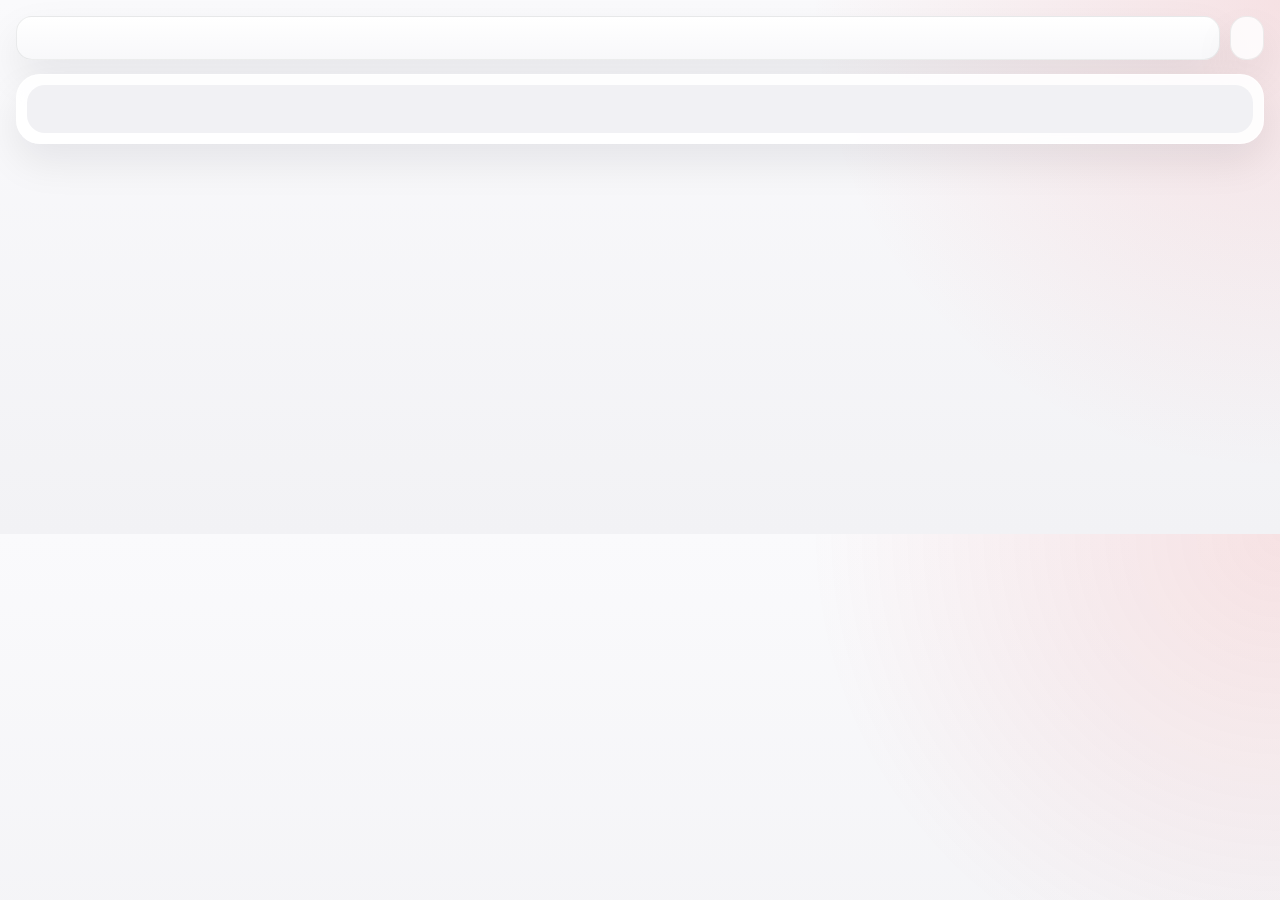
==== popup.html @ 95d57f02 "Initial BRNV Text Shortcuts extension" ====
<!DOCTYPE html>
<html lang="en">
  <head>
    <meta charset="UTF-8">
    <meta name="viewport" content="width=device-width, initial-scale=1.0">
    <title>BRNV Text Shortcuts</title>
    <link rel="stylesheet" href="popup.css">
  </head>
  <body>
    <main class="popup-shell">
      <header class="popup-topbar">
        <button id="openDashboardButton" class="icon-button primary-chip" type="button"></button>
        <button id="openSettingsButton" class="icon-button" type="button" aria-label="Settings"></button>
      </header>

      <section class="popup-search-wrap glass-card">
        <label class="sr-only" for="popupSearch"></label>
        <input id="popupSearch" class="search-input" type="search" autocomplete="off">
      </section>

      <section class="popup-list-wrap">
        <div id="popupEmptyState" class="empty-state hidden"></div>
        <div id="popupResults" class="result-list"></div>
      </section>
    </main>

    <script src="shared/data.js"></script>
    <script src="shared/i18n.js"></script>
    <script src="popup.js"></script>
  </body>
</html>
---- popup.css ----
:root {
  --bg: #f5f5f7;
  --surface: rgba(255, 255, 255, 0.9);
  --surface-strong: #ffffff;
  --surface-muted: #f1f1f4;
  --text: #24262c;
  --text-soft: #6c717c;
  --line: rgba(36, 38, 44, 0.08);
  --accent: #d93036;
  --accent-strong: #b92228;
  --shadow: 0 18px 40px rgba(17, 19, 24, 0.08);
  --radius-xl: 24px;
  --radius-lg: 18px;
  --radius-md: 14px;
  --transition: 180ms ease;
}

* {
  box-sizing: border-box;
}

html,
body {
  margin: 0;
  min-width: 360px;
  min-height: 520px;
  background:
    radial-gradient(circle at top right, rgba(217, 48, 54, 0.12), transparent 34%),
    linear-gradient(180deg, #fafafc 0%, #f2f2f5 100%);
  color: var(--text);
  font-family: "SF Pro Display", "Segoe UI", sans-serif;
}

button,
input {
  font: inherit;
}

.popup-shell {
  display: flex;
  flex-direction: column;
  gap: 14px;
  padding: 16px;
}

.popup-topbar {
  display: flex;
  justify-content: space-between;
  gap: 10px;
}

.icon-button {
  border: 1px solid var(--line);
  background: rgba(255, 255, 255, 0.82);
  color: var(--text);
  border-radius: 16px;
  min-height: 44px;
  padding: 0 16px;
  box-shadow: var(--shadow);
  cursor: pointer;
  transition: transform var(--transition), background var(--transition), box-shadow var(--transition);
}

.icon-button:hover {
  transform: translateY(-1px);
  background: #fff;
}

.icon-button:active {
  transform: scale(0.98);
}

.primary-chip {
  flex: 1;
  background: linear-gradient(180deg, #ffffff 0%, #f8f8fa 100%);
}

.glass-card {
  background: var(--surface);
  backdrop-filter: blur(18px);
  border: 1px solid rgba(255, 255, 255, 0.6);
  border-radius: var(--radius-xl);
  box-shadow: var(--shadow);
}

.popup-search-wrap {
  padding: 10px;
}

.search-input {
  width: 100%;
  border: 0;
  border-radius: 18px;
  background: var(--surface-muted);
  min-height: 48px;
  padding: 0 16px;
  color: var(--text);
  outline: none;
  transition: box-shadow var(--transition), background var(--transition);
}

.search-input:focus {
  background: #fff;
  box-shadow: inset 0 0 0 2px rgba(217, 48, 54, 0.16);
}

.popup-list-wrap {
  min-height: 360px;
}

.result-list {
  display: flex;
  flex-direction: column;
  gap: 10px;
}

.result-card {
  border: 1px solid rgba(36, 38, 44, 0.06);
  background: rgba(255, 255, 255, 0.88);
  border-radius: 20px;
  padding: 14px;
  cursor: pointer;
  box-shadow: 0 10px 24px rgba(18, 19, 24, 0.06);
  transition: transform var(--transition), box-shadow var(--transition), border-color var(--transition);
  animation: pop-in 220ms ease both;
}

.result-card:hover {
  transform: translateY(-2px);
  box-shadow: 0 14px 28px rgba(18, 19, 24, 0.08);
  border-color: rgba(217, 48, 54, 0.2);
}

.result-card h3,
.result-card p {
  margin: 0;
}

.result-head {
  display: flex;
  justify-content: space-between;
  gap: 12px;
  align-items: center;
  margin-bottom: 8px;
}

.result-name {
  font-size: 14px;
  font-weight: 700;
}

.trigger-pill,
.folder-pill {
  display: inline-flex;
  align-items: center;
  border-radius: 999px;
  padding: 5px 9px;
  font-size: 11px;
  font-weight: 700;
}

.trigger-pill {
  color: var(--accent);
  background: rgba(217, 48, 54, 0.1);
}

.folder-pill {
  color: var(--text-soft);
  background: #f1f2f5;
  margin-top: 10px;
}

.result-preview {
  color: var(--text-soft);
  font-size: 12px;
  line-height: 1.5;
}

.empty-state {
  padding: 28px 18px;
  text-align: center;
  color: var(--text-soft);
  font-size: 13px;
}

.hidden,
.sr-only {
  display: none;
}

@keyframes pop-in {
  from {
    opacity: 0;
    transform: translateY(6px) scale(0.985);
  }

  to {
    opacity: 1;
    transform: translateY(0) scale(1);
  }
}
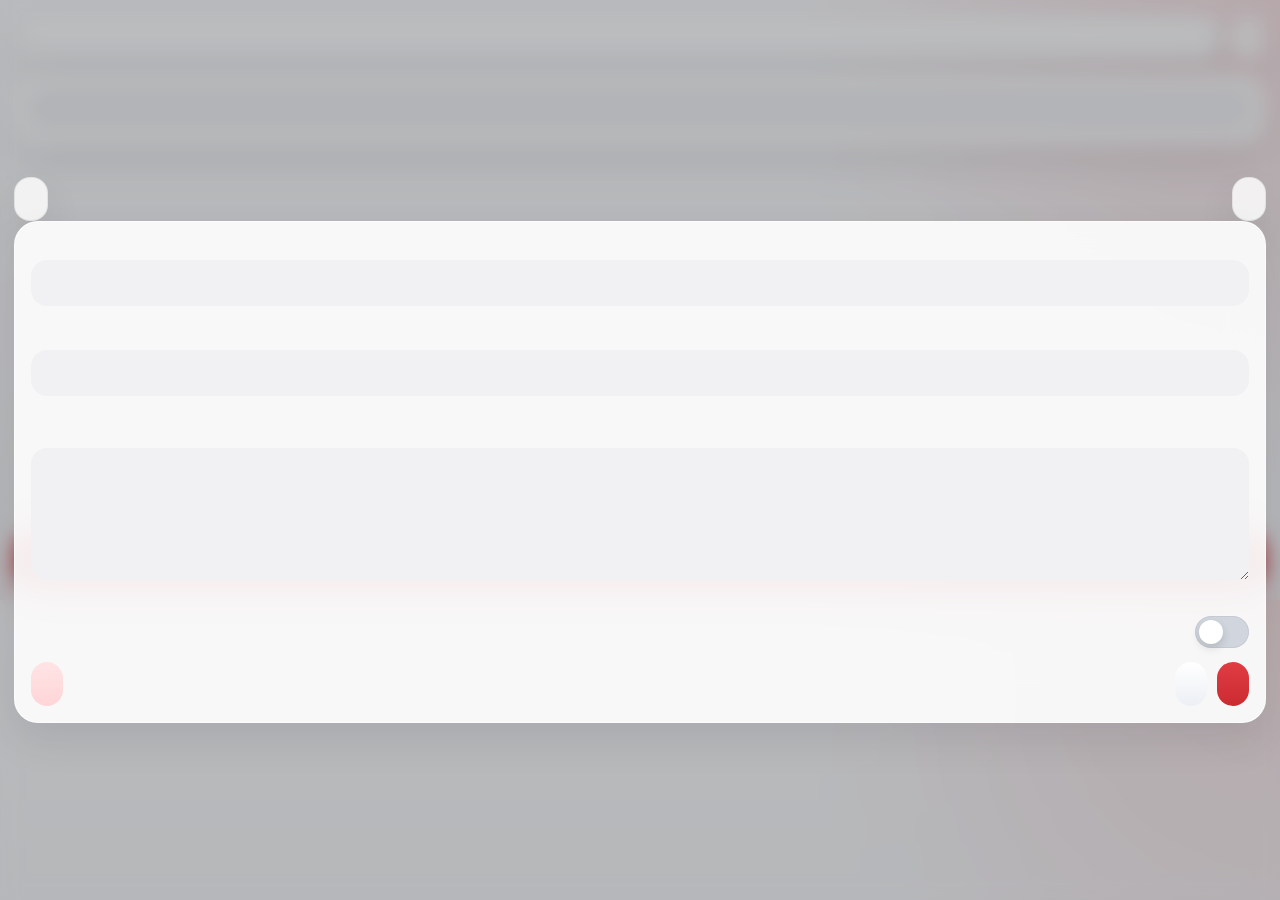
==== commit 7925cf49: "Polish popup overlay editing flow" ====
--- a/popup.html
+++ b/popup.html
@@ -8,20 +8,81 @@
   </head>
   <body>
     <main class="popup-shell">
-      <header class="popup-topbar">
-        <button id="openDashboardButton" class="icon-button primary-chip" type="button"></button>
-        <button id="openSettingsButton" class="icon-button" type="button" aria-label="Settings"></button>
-      </header>
+      <section id="popupListView">
+        <header class="popup-topbar">
+          <button id="openDashboardButton" class="icon-button primary-chip" type="button"></button>
+          <button id="openSettingsButton" class="icon-button" type="button" aria-label="Settings"></button>
+        </header>
 
-      <section class="popup-search-wrap glass-card">
-        <label class="sr-only" for="popupSearch"></label>
-        <input id="popupSearch" class="search-input" type="search" autocomplete="off">
+        <section class="popup-search-wrap glass-card">
+          <label class="sr-only" for="popupSearch"></label>
+          <input id="popupSearch" class="search-input" type="search" autocomplete="off">
+        </section>
+
+        <section class="popup-list-wrap">
+          <div id="popupEmptyState" class="empty-state hidden"></div>
+          <div id="popupResults" class="result-list"></div>
+        </section>
+
+        <button id="popupAddShortcutButton" class="popup-add-button" type="button"></button>
       </section>
 
-      <section class="popup-list-wrap">
-        <div id="popupEmptyState" class="empty-state hidden"></div>
-        <div id="popupResults" class="result-list"></div>
-      </section>
+      <div id="popupEditorOverlay" class="popup-editor-overlay hidden">
+        <div class="popup-editor-backdrop"></div>
+        <section id="popupEditorView" class="popup-editor-view">
+          <header class="popup-editor-topbar">
+            <button id="popupBackButton" class="icon-button" type="button"></button>
+            <button id="popupEditorSettingsButton" class="icon-button" type="button" aria-label="Settings"></button>
+          </header>
+
+          <div class="popup-editor-shell glass-card">
+            <div class="popup-editor-head">
+              <p id="popupEditorEyebrow" class="popup-editor-eyebrow"></p>
+              <h2 id="popupEditorTitle" class="popup-editor-title"></h2>
+            </div>
+
+            <form id="popupShortcutForm" class="popup-editor-form">
+              <div class="popup-field-group">
+                <label class="popup-field-label" for="popupShortcutName"></label>
+                <input id="popupShortcutName" class="popup-field-input" type="text" maxlength="80">
+                <div id="popupNameError" class="popup-error-text"></div>
+              </div>
+
+              <div class="popup-field-group">
+                <label class="popup-field-label" for="popupShortcutTrigger"></label>
+                <input id="popupShortcutTrigger" class="popup-field-input" type="text" maxlength="80" autocapitalize="off" autocomplete="off" spellcheck="false">
+                <div class="popup-field-help"></div>
+                <div id="popupTriggerError" class="popup-error-text"></div>
+              </div>
+
+              <div class="popup-field-group">
+                <label class="popup-field-label" for="popupShortcutContent"></label>
+                <textarea id="popupShortcutContent" class="popup-field-textarea"></textarea>
+                <div id="popupContentError" class="popup-error-text"></div>
+              </div>
+
+              <div class="popup-toggle-row">
+                <div>
+                  <div class="popup-field-label" id="popupEnabledLabel"></div>
+                  <div class="popup-field-help" id="popupEnabledHelp"></div>
+                </div>
+                <label class="switch">
+                  <input id="popupShortcutEnabled" type="checkbox">
+                  <span class="switch-track"></span>
+                </label>
+              </div>
+
+              <div class="popup-editor-actions">
+                <button id="popupDeleteButton" class="popup-danger-button" type="button"></button>
+                <div class="popup-editor-actions-right">
+                  <button id="popupCancelButton" class="popup-secondary-button" type="button"></button>
+                  <button id="popupSaveButton" class="popup-primary-button" type="submit"></button>
+                </div>
+              </div>
+            </form>
+          </div>
+        </section>
+      </div>
     </main>
 
     <script src="shared/data.js"></script>
--- a/popup.css
+++ b/popup.css
@@ -32,15 +32,22 @@
 }
 
 button,
-input {
+input,
+select,
+textarea {
   font: inherit;
 }
 
 .popup-shell {
+  padding: 16px;
+  position: relative;
+  z-index: 1;
+}
+
+.popup-shell > section {
   display: flex;
   flex-direction: column;
   gap: 14px;
-  padding: 16px;
 }
 
 .popup-topbar {
@@ -108,6 +115,209 @@
   min-height: 360px;
 }
 
+.hidden,
+.sr-only {
+  display: none;
+}
+
+.popup-add-button {
+  width: 100%;
+  min-height: 52px;
+  border: 0;
+  border-radius: 18px;
+  background: linear-gradient(180deg, #e03d43 0%, #ca2b31 100%);
+  color: #fff;
+  font-weight: 700;
+  cursor: pointer;
+  box-shadow: 0 18px 28px rgba(217, 48, 54, 0.22);
+}
+
+.popup-editor-overlay {
+  position: fixed;
+  inset: 0;
+  z-index: 5;
+  display: grid;
+  place-items: center;
+  padding: 14px;
+}
+
+.popup-editor-backdrop {
+  position: absolute;
+  inset: 0;
+  background: rgba(20, 22, 26, 0.28);
+  backdrop-filter: blur(10px);
+}
+
+.popup-editor-topbar {
+  display: flex;
+  justify-content: space-between;
+  gap: 10px;
+}
+
+.popup-editor-view {
+  position: relative;
+  z-index: 1;
+  width: 100%;
+}
+
+.popup-editor-shell {
+  padding: 16px;
+  animation: pop-in 180ms ease both;
+}
+
+.popup-editor-head {
+  margin-bottom: 14px;
+}
+
+.popup-editor-eyebrow,
+.popup-editor-title {
+  margin: 0;
+}
+
+.popup-editor-eyebrow {
+  color: var(--accent);
+  font-size: 12px;
+  font-weight: 800;
+  letter-spacing: 0.08em;
+  text-transform: uppercase;
+}
+
+.popup-editor-title {
+  margin-top: 8px;
+  font-size: 22px;
+  line-height: 1.1;
+}
+
+.popup-editor-form {
+  display: grid;
+  gap: 14px;
+}
+
+.popup-field-group {
+  display: grid;
+  gap: 8px;
+}
+
+.popup-field-label {
+  font-size: 13px;
+  font-weight: 700;
+}
+
+.popup-field-help,
+.popup-error-text {
+  color: var(--text-soft);
+  font-size: 12px;
+}
+
+.popup-error-text {
+  min-height: 14px;
+}
+
+.popup-field-input,
+.popup-field-textarea {
+  width: 100%;
+  border: 0;
+  border-radius: 16px;
+  background: var(--surface-muted);
+  color: var(--text);
+  outline: none;
+}
+
+.popup-field-input {
+  min-height: 46px;
+  padding: 0 14px;
+}
+
+.popup-field-textarea {
+  min-height: 132px;
+  padding: 14px;
+  resize: vertical;
+}
+
+.popup-field-input:focus,
+.popup-field-textarea:focus {
+  background: #fff;
+  box-shadow: inset 0 0 0 2px rgba(217, 48, 54, 0.16);
+}
+
+.popup-toggle-row,
+.popup-editor-actions,
+.popup-editor-actions-right {
+  display: flex;
+  align-items: center;
+  justify-content: space-between;
+  gap: 10px;
+}
+
+.switch {
+  position: relative;
+  width: 54px;
+  height: 32px;
+}
+
+.switch input {
+  position: absolute;
+  inset: 0;
+  opacity: 0;
+}
+
+.switch-track {
+  position: absolute;
+  inset: 0;
+  border-radius: 999px;
+  background: #d0d5de;
+  box-shadow: inset 0 0 0 1px rgba(36, 38, 45, 0.06);
+  transition: background var(--transition), box-shadow var(--transition);
+}
+
+.switch-track::after {
+  content: "";
+  position: absolute;
+  top: 4px;
+  left: 4px;
+  width: 24px;
+  height: 24px;
+  border-radius: 50%;
+  background: #fff;
+  box-shadow: 0 4px 10px rgba(0, 0, 0, 0.14);
+  transition: transform var(--transition);
+}
+
+.switch input:checked + .switch-track {
+  background: linear-gradient(180deg, #ef4b50 0%, #c91e24 100%);
+  box-shadow: 0 12px 18px rgba(217, 48, 54, 0.24);
+}
+
+.switch input:checked + .switch-track::after {
+  transform: translateX(22px);
+}
+
+.popup-secondary-button,
+.popup-primary-button,
+.popup-danger-button {
+  border: 0;
+  border-radius: 16px;
+  min-height: 44px;
+  padding: 0 16px;
+  cursor: pointer;
+  font-weight: 700;
+}
+
+.popup-secondary-button {
+  background: linear-gradient(180deg, #ffffff 0%, #eceff4 100%);
+  color: var(--text);
+}
+
+.popup-primary-button {
+  background: linear-gradient(180deg, #e03d43 0%, #ca2b31 100%);
+  color: #fff;
+}
+
+.popup-danger-button {
+  background: linear-gradient(180deg, #ffe4e5 0%, #ffd5d8 100%);
+  color: #b82329;
+}
+
 .result-list {
   display: flex;
   flex-direction: column;
@@ -183,11 +393,6 @@
   font-size: 13px;
 }
 
-.hidden,
-.sr-only {
-  display: none;
-}
-
 @keyframes pop-in {
   from {
     opacity: 0;
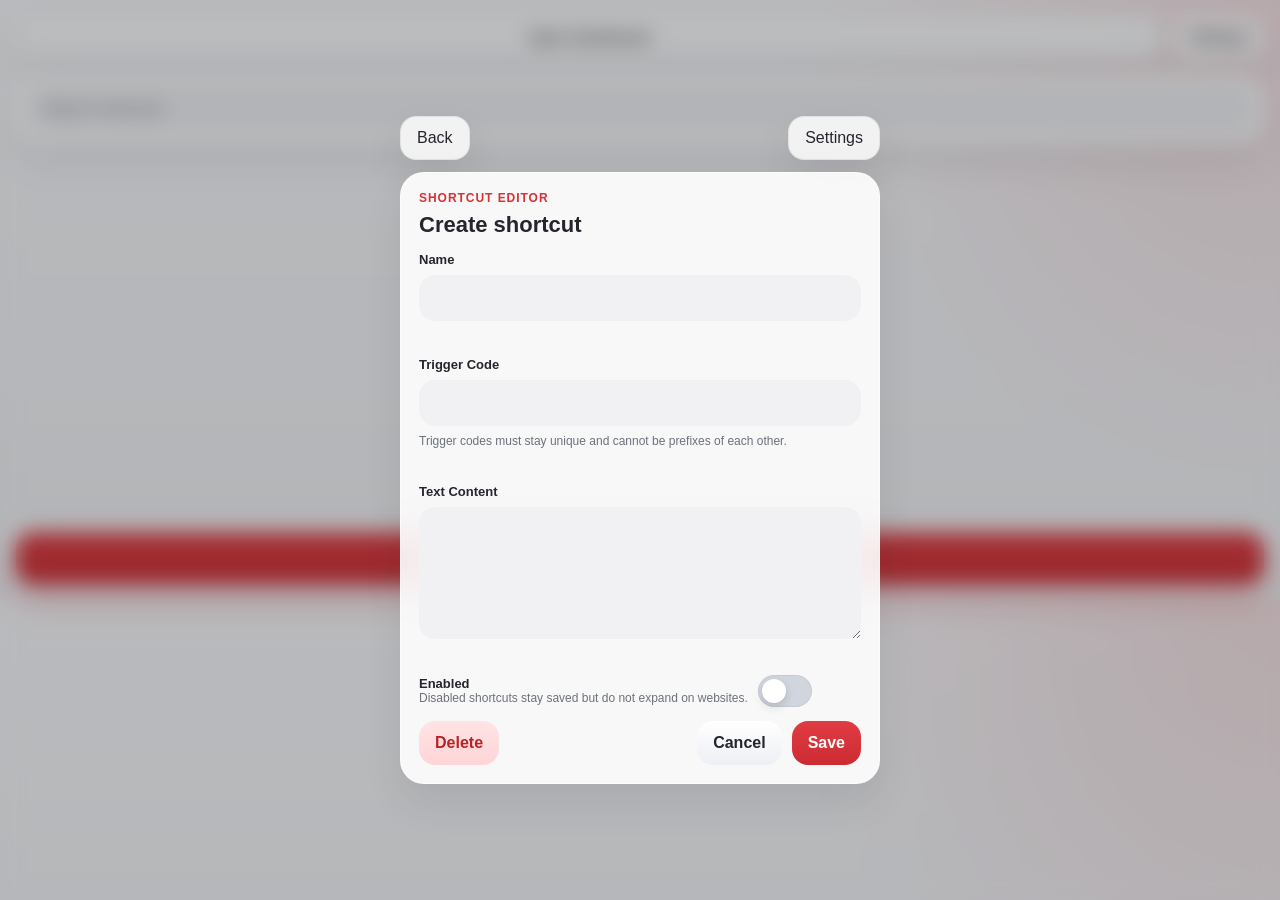
==== commit 1eb194eb: "Fix popup editor overlay flow" ====
--- a/popup.html
+++ b/popup.html
@@ -10,13 +10,13 @@
     <main class="popup-shell">
       <section id="popupListView">
         <header class="popup-topbar">
-          <button id="openDashboardButton" class="icon-button primary-chip" type="button"></button>
-          <button id="openSettingsButton" class="icon-button" type="button" aria-label="Settings"></button>
+          <button id="openDashboardButton" class="icon-button primary-chip" type="button">Open Dashboard</button>
+          <button id="openSettingsButton" class="icon-button" type="button" aria-label="Settings">Settings</button>
         </header>
 
         <section class="popup-search-wrap glass-card">
-          <label class="sr-only" for="popupSearch"></label>
-          <input id="popupSearch" class="search-input" type="search" autocomplete="off">
+          <label class="sr-only" for="popupSearch">Search shortcuts</label>
+          <input id="popupSearch" class="search-input" type="search" autocomplete="off" placeholder="Search shortcuts">
         </section>
 
         <section class="popup-list-wrap">
@@ -24,47 +24,47 @@
           <div id="popupResults" class="result-list"></div>
         </section>
 
-        <button id="popupAddShortcutButton" class="popup-add-button" type="button"></button>
+        <button id="popupAddShortcutButton" class="popup-add-button" type="button">Add Shortcut</button>
       </section>
 
       <div id="popupEditorOverlay" class="popup-editor-overlay hidden">
         <div class="popup-editor-backdrop"></div>
-        <section id="popupEditorView" class="popup-editor-view">
+        <section id="popupEditorView" class="popup-editor-view" role="dialog" aria-modal="true">
           <header class="popup-editor-topbar">
-            <button id="popupBackButton" class="icon-button" type="button"></button>
-            <button id="popupEditorSettingsButton" class="icon-button" type="button" aria-label="Settings"></button>
+            <button id="popupBackButton" class="icon-button" type="button">Back</button>
+            <button id="popupEditorSettingsButton" class="icon-button" type="button" aria-label="Settings">Settings</button>
           </header>
 
           <div class="popup-editor-shell glass-card">
             <div class="popup-editor-head">
-              <p id="popupEditorEyebrow" class="popup-editor-eyebrow"></p>
-              <h2 id="popupEditorTitle" class="popup-editor-title"></h2>
+              <p id="popupEditorEyebrow" class="popup-editor-eyebrow">Shortcut editor</p>
+              <h2 id="popupEditorTitle" class="popup-editor-title">Create shortcut</h2>
             </div>
 
             <form id="popupShortcutForm" class="popup-editor-form">
               <div class="popup-field-group">
-                <label class="popup-field-label" for="popupShortcutName"></label>
+                <label class="popup-field-label" for="popupShortcutName">Name</label>
                 <input id="popupShortcutName" class="popup-field-input" type="text" maxlength="80">
                 <div id="popupNameError" class="popup-error-text"></div>
               </div>
 
               <div class="popup-field-group">
-                <label class="popup-field-label" for="popupShortcutTrigger"></label>
+                <label class="popup-field-label" for="popupShortcutTrigger">Trigger Code</label>
                 <input id="popupShortcutTrigger" class="popup-field-input" type="text" maxlength="80" autocapitalize="off" autocomplete="off" spellcheck="false">
-                <div class="popup-field-help"></div>
+                <div id="popupTriggerHelp" class="popup-field-help">Trigger codes must stay unique and cannot be prefixes of each other.</div>
                 <div id="popupTriggerError" class="popup-error-text"></div>
               </div>
 
               <div class="popup-field-group">
-                <label class="popup-field-label" for="popupShortcutContent"></label>
+                <label class="popup-field-label" for="popupShortcutContent">Text Content</label>
                 <textarea id="popupShortcutContent" class="popup-field-textarea"></textarea>
                 <div id="popupContentError" class="popup-error-text"></div>
               </div>
 
               <div class="popup-toggle-row">
                 <div>
-                  <div class="popup-field-label" id="popupEnabledLabel"></div>
-                  <div class="popup-field-help" id="popupEnabledHelp"></div>
+                  <div class="popup-field-label" id="popupEnabledLabel">Enabled</div>
+                  <div class="popup-field-help" id="popupEnabledHelp">Disabled shortcuts stay saved but do not expand on websites.</div>
                 </div>
                 <label class="switch">
                   <input id="popupShortcutEnabled" type="checkbox">
@@ -73,10 +73,10 @@
               </div>
 
               <div class="popup-editor-actions">
-                <button id="popupDeleteButton" class="popup-danger-button" type="button"></button>
+                <button id="popupDeleteButton" class="popup-danger-button" type="button">Delete</button>
                 <div class="popup-editor-actions-right">
-                  <button id="popupCancelButton" class="popup-secondary-button" type="button"></button>
-                  <button id="popupSaveButton" class="popup-primary-button" type="submit"></button>
+                  <button id="popupCancelButton" class="popup-secondary-button" type="button">Cancel</button>
+                  <button id="popupSaveButton" class="popup-primary-button" type="submit">Save</button>
                 </div>
               </div>
             </form>
--- a/popup.css
+++ b/popup.css
@@ -42,6 +42,7 @@
   padding: 16px;
   position: relative;
   z-index: 1;
+  min-height: 520px;
 }
 
 .popup-shell > section {
@@ -130,6 +131,17 @@
   font-weight: 700;
   cursor: pointer;
   box-shadow: 0 18px 28px rgba(217, 48, 54, 0.22);
+  transition: transform var(--transition), box-shadow var(--transition), filter var(--transition);
+}
+
+.popup-add-button:hover {
+  transform: translateY(-1px);
+  box-shadow: 0 22px 32px rgba(217, 48, 54, 0.28);
+  filter: saturate(1.03);
+}
+
+.popup-add-button:active {
+  transform: scale(0.985);
 }
 
 .popup-editor-overlay {
@@ -152,16 +164,18 @@
   display: flex;
   justify-content: space-between;
   gap: 10px;
+  margin-bottom: 12px;
 }
 
 .popup-editor-view {
   position: relative;
   z-index: 1;
   width: 100%;
+  max-width: 480px;
 }
 
 .popup-editor-shell {
-  padding: 16px;
+  padding: 18px;
   animation: pop-in 180ms ease both;
 }
 
@@ -245,8 +259,17 @@
 .popup-editor-actions-right {
   display: flex;
   align-items: center;
+  gap: 10px;
+}
+
+.popup-editor-actions {
   justify-content: space-between;
-  gap: 10px;
+  flex-wrap: wrap;
+}
+
+.popup-editor-actions-right {
+  justify-content: flex-end;
+  flex: 1;
 }
 
 .switch {
@@ -301,6 +324,7 @@
   padding: 0 16px;
   cursor: pointer;
   font-weight: 700;
+  transition: transform var(--transition), box-shadow var(--transition), filter var(--transition);
 }
 
 .popup-secondary-button {
@@ -316,6 +340,18 @@
 .popup-danger-button {
   background: linear-gradient(180deg, #ffe4e5 0%, #ffd5d8 100%);
   color: #b82329;
+}
+
+.popup-secondary-button:hover,
+.popup-primary-button:hover,
+.popup-danger-button:hover {
+  transform: translateY(-1px);
+}
+
+.popup-secondary-button:active,
+.popup-primary-button:active,
+.popup-danger-button:active {
+  transform: scale(0.985);
 }
 
 .result-list {
